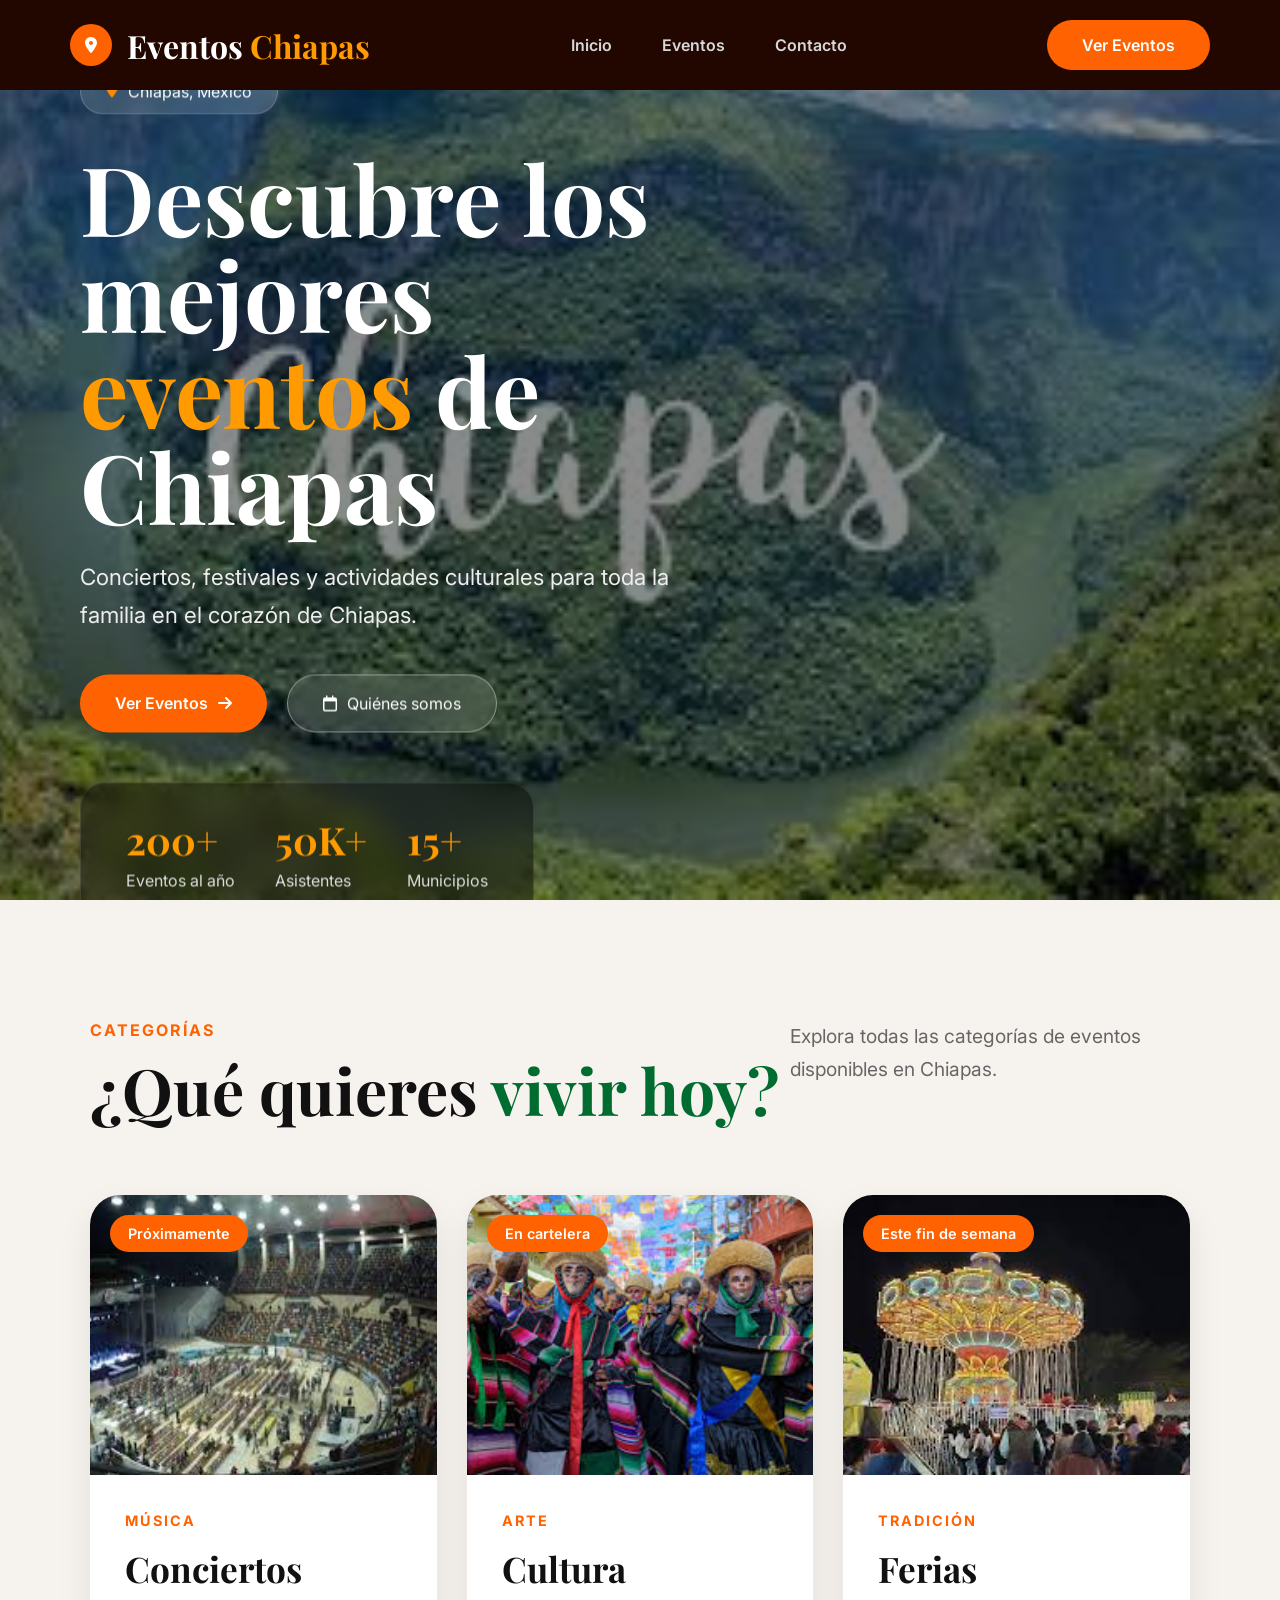
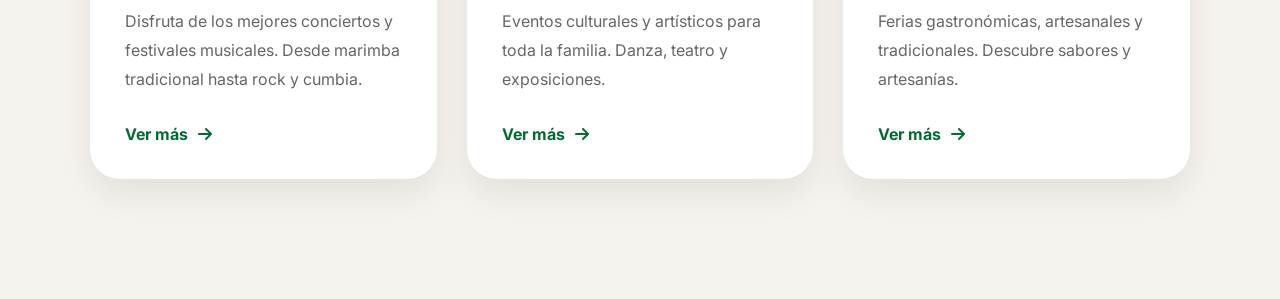
==== index.html @ 5b91d6cb "total" ====
<!DOCTYPE html>
<html lang="es">
<head>
  <meta charset="UTF-8">
  <meta name="viewport" content="width=device-width, initial-scale=1.0">
  <title>Eventos Chiapas</title>
  <link rel="preconnect" href="https://fonts.googleapis.com">
  <link rel="preconnect" href="https://fonts.gstatic.com" crossorigin>

  <link href="https://fonts.googleapis.com/css2?family=Inter:wght@300;400;500;600;700&family=Playfair+Display:wght@600;700&display=swap" rel="stylesheet">
  <link rel="stylesheet"
  href="https://cdnjs.cloudflare.com/ajax/libs/font-awesome/6.5.2/css/all.min.css"/>

  <link rel="stylesheet" href="css/style.css">
</head>

<body>
  <header class="header">
    <nav class="navbar">
      <div class="logo">
        <div class="logo-circle">
          <i class="fa-solid fa-location-dot"></i>
        </div>
        <h1>
          Eventos <span>Chiapas</span>
        </h1>
      </div>
      <ul class="nav-links">
        <li><a href="index.html">Inicio</a></li>
        <li><a href="eventos.html">Eventos</a></li>
        <li><a href="contacto.html">Contacto</a></li>
      </ul>

      <a href="eventos.html" class="nav-btn">
        Ver Eventos
      </a>
    </nav>
    <section class="hero">

      <div class="overlay"></div>

      <img src="img/banner.jpg" alt="Banner" class="hero-bg">

      <div class="hero-content">

        <div class="location-badge">

          <i class="fa-solid fa-location-dot"></i>
          <span>Chiapas, México</span>

        </div>

        <h2>
          Descubre los mejores
          <span>eventos</span>
          de Chiapas
        </h2>

        <p>
          Conciertos, festivales y actividades culturales
          para toda la familia en el corazón de Chiapas.
        </p>
        <div class="hero-buttons">
          <a href="eventos.html" class="btn-primary">
            Ver Eventos
            <i class="fa-solid fa-arrow-right"></i>
          </a>
          <a href="contacto.html" class="btn-secondary">
            <i class="fa-regular fa-calendar"></i>
            Quiénes somos
          </a>
        </div>
        <div class="stats-container">
          <div class="stat-box">
            <h3>200+</h3>
            <span>Eventos al año</span>
          </div>
          <div class="stat-box">
            <h3>50K+</h3>
            <span>Asistentes</span>
          </div>
          <div class="stat-box">
            <h3>15+</h3>
            <span>Municipios</span>
          </div>
        </div>
      </div>
    </section>
  </header>
  <section class="categories">

    <div class="section-top">
      <div>
        <span class="section-tag">
          CATEGORÍAS
        </span>
        <h2>
          ¿Qué quieres
          <span>vivir hoy?</span>
        </h2>
      </div>
      <p>
        Explora todas las categorías de eventos
        disponibles en Chiapas.
      </p>

    </div>
    <div class="cards">
      <div class="card">
        <div class="card-img">
          <img src="img/concierto.jpg" alt="Conciertos">
          <span class="badge">
            Próximamente
          </span>
        </div>
        <div class="card-content">
          <span class="mini-tag">
            MÚSICA
          </span>
          <h3>
            Conciertos
          </h3>
          <p>
            Disfruta de los mejores conciertos y festivales musicales.
            Desde marimba tradicional hasta rock y cumbia.
          </p>
          <a href="#">
            Ver más
            <i class="fa-solid fa-arrow-right"></i>
          </a>

        </div>
      </div>
      <div class="card">
        <div class="card-img">
          <img src="img/cultura.jpg" alt="Cultura">
          <span class="badge">
            En cartelera
          </span>
        </div>
        <div class="card-content">

          <span class="mini-tag">
            ARTE
          </span>
          <h3>
            Cultura
          </h3>
          <p>
            Eventos culturales y artísticos para toda la familia.
            Danza, teatro y exposiciones.
          </p>

          <a href="#">
            Ver más
            <i class="fa-solid fa-arrow-right"></i>
          </a>
        </div>
      </div>
      <div class="card">
        <div class="card-img">
          <img src="img/feria.jpg" alt="Ferias">
          <span class="badge">
            Este fin de semana
          </span>
        </div>
        <div class="card-content">

          <span class="mini-tag">
            TRADICIÓN
          </span>
          <h3>
            Ferias
          </h3>
          <p>
            Ferias gastronómicas, artesanales y tradicionales.
            Descubre sabores y artesanías.
          </p>
          <a href="#">
            Ver más
            <i class="fa-solid fa-arrow-right"></i>
          </a>
        </div>
      </div>
    </div>
  </section>
</body>
</html>
---- css/style.css ----
/* RESET */

*{
  margin:0;
  padding:0;
  box-sizing:border-box;
}

body{
  font-family:'Inter',sans-serif;
  background:#f6f3ef;
  color:#fff;
}

/* NAVBAR */

.navbar{
  position:fixed;
  top:0;
  left:0;
  width:100%;
  height:90px;
  padding:0 70px;
  display:flex;
  justify-content:space-between;
  align-items:center;
  z-index:1000;
  background:#220700;
}

.logo{
  display:flex;
  align-items:center;
  gap:15px;
}

.logo-circle{
  width:42px;
  height:42px;
  border-radius:50%;
  background:#ff6200;
  display:flex;
  justify-content:center;
  align-items:center;
}

.logo-circle i{
  color:#fff;
}

.logo h1{
  font-size:2rem;
  font-family:'Playfair Display',serif;
}

.logo span{
  color:#ff9a00;
}

.nav-links{
  display:flex;
  list-style:none;
  gap:50px;
}

.nav-links a{
  text-decoration:none;
  color:#d7d7d7;
  font-weight:600;
  transition:.3s;
}

.nav-links a:hover{
  color:#ff8a00;
}

.nav-btn{
  background:#ff6200;
  color:#fff;
  padding:15px 35px;
  border-radius:50px;
  text-decoration:none;
  font-weight:600;
}

/* HERO */

.hero{
  height:100vh;
  position:relative;
  overflow:hidden;
}

.hero-bg{
  width:100%;
  height:100%;
  object-fit:cover;
}

.overlay{
  position:absolute;
  inset:0;
  background:rgba(0,0,0,.45);
  z-index:1;
}

.hero-content{
  position:absolute;
  top:55%;
  left:80px;
  transform:translateY(-50%);
  z-index:5;
  width:700px;
}

.location-badge{
  width:max-content;
  background:rgba(255,255,255,.15);
  border:1px solid rgba(255,255,255,.2);
  backdrop-filter:blur(10px);
  padding:12px 25px;
  border-radius:40px;
  display:flex;
  gap:10px;
  margin-bottom:35px;
}

.location-badge i{
  color:#ff8a00;
}

.hero-content h2{
  font-size:6rem;
  line-height:1;
  font-family:'Playfair Display',serif;
  margin-bottom:25px;
}

.hero-content h2 span{
  color:#ff9a00;
}

.hero-content p{
  font-size:1.4rem;
  color:#ededed;
  line-height:1.7;
  margin-bottom:40px;
  max-width:650px;
}

.hero-buttons{
  display:flex;
  gap:20px;
  margin-bottom:50px;
}

.btn-primary{
  background:#ff6200;
  color:#fff;
  padding:18px 35px;
  border-radius:50px;
  text-decoration:none;
  display:flex;
  align-items:center;
  gap:10px;
  font-weight:600;
}

.btn-secondary{
  border:1px solid rgba(255,255,255,.4);
  background:rgba(255,255,255,.1);
  backdrop-filter:blur(15px);
  color:#fff;
  padding:18px 35px;
  border-radius:50px;
  text-decoration:none;
  display:flex;
  align-items:center;
  gap:10px;
}

/* STATS */

.stats-container{
  width:max-content;
  display:flex;
  gap:40px;
  background:rgba(0,0,0,.4);
  backdrop-filter:blur(15px);
  border:1px solid rgba(255,255,255,.1);
  padding:30px 45px;
  border-radius:25px;
}

.stat-box h3{
  font-size:2.4rem;
  color:#ff9a00;
  margin-bottom:5px;
  font-family:'Playfair Display',serif;
}

.stat-box span{
  color:#ddd;
}

/* CATEGORIES */

.categories{
  padding:120px 90px;
  color:#111;
}

.section-top{
  display:flex;
  justify-content:space-between;
  align-items:flex-start;
  margin-bottom:70px;
}

.section-tag{
  color:#ff6200;
  font-weight:700;
  letter-spacing:2px;
}

.section-top h2{
  font-size:4rem;
  margin-top:15px;
  font-family:'Playfair Display',serif;
  line-height:1.1;
}

.section-top h2 span{
  color:#006c2f;
}

.section-top p{
  width:400px;
  color:#666;
  font-size:1.2rem;
  line-height:1.7;
}

/* CARDS */

.cards{
  display:grid;
  grid-template-columns:repeat(3,1fr);
  gap:30px;
}

.card{
  background:#fff;
  border-radius:30px;
  overflow:hidden;
  box-shadow:0 15px 35px rgba(0,0,0,.08);
  transition:.4s;
}

.card:hover{
  transform:translateY(-10px);
}

.card-img{
  height:280px;
  position:relative;
}

.card-img img{
  width:100%;
  height:100%;
  object-fit:cover;
}

.badge{
  position:absolute;
  top:20px;
  left:20px;
  background:#ff6200;
  color:#fff;
  padding:10px 18px;
  border-radius:30px;
  font-size:.9rem;
  font-weight:600;
}

.card-content{
  padding:35px;
}

.mini-tag{
  color:#ff6200;
  font-size:.9rem;
  font-weight:700;
  letter-spacing:2px;
}

.card-content h3{
  font-size:2.2rem;
  margin:15px 0;
  font-family:'Playfair Display',serif;
  color:#111;
}

.card-content p{
  color:#666;
  line-height:1.8;
  margin-bottom:30px;
}

.card-content a{
  text-decoration:none;
  color:#006c2f;
  font-weight:700;
  display:flex;
  align-items:center;
  gap:10px;
}

/* RESPONSIVE */

@media(max-width:1200px){

  .cards{
    grid-template-columns:1fr;
  }

  .hero-content{
    width:90%;
  }

  .hero-content h2{
    font-size:4rem;
  }

}

@media(max-width:900px){

  .navbar{
    padding:20px;
  }

  .nav-links{
    display:none;
  }

  .hero-content{
    left:30px;
  }

  .hero-content h2{
    font-size:3rem;
  }

  .section-top{
    flex-direction:column;
    gap:30px;
  }

  .section-top p{
    width:100%;
  }

  .categories{
    padding:80px 20px;
  }

  .stats-container{
    flex-direction:column;
    gap:20px;
  }

  
}
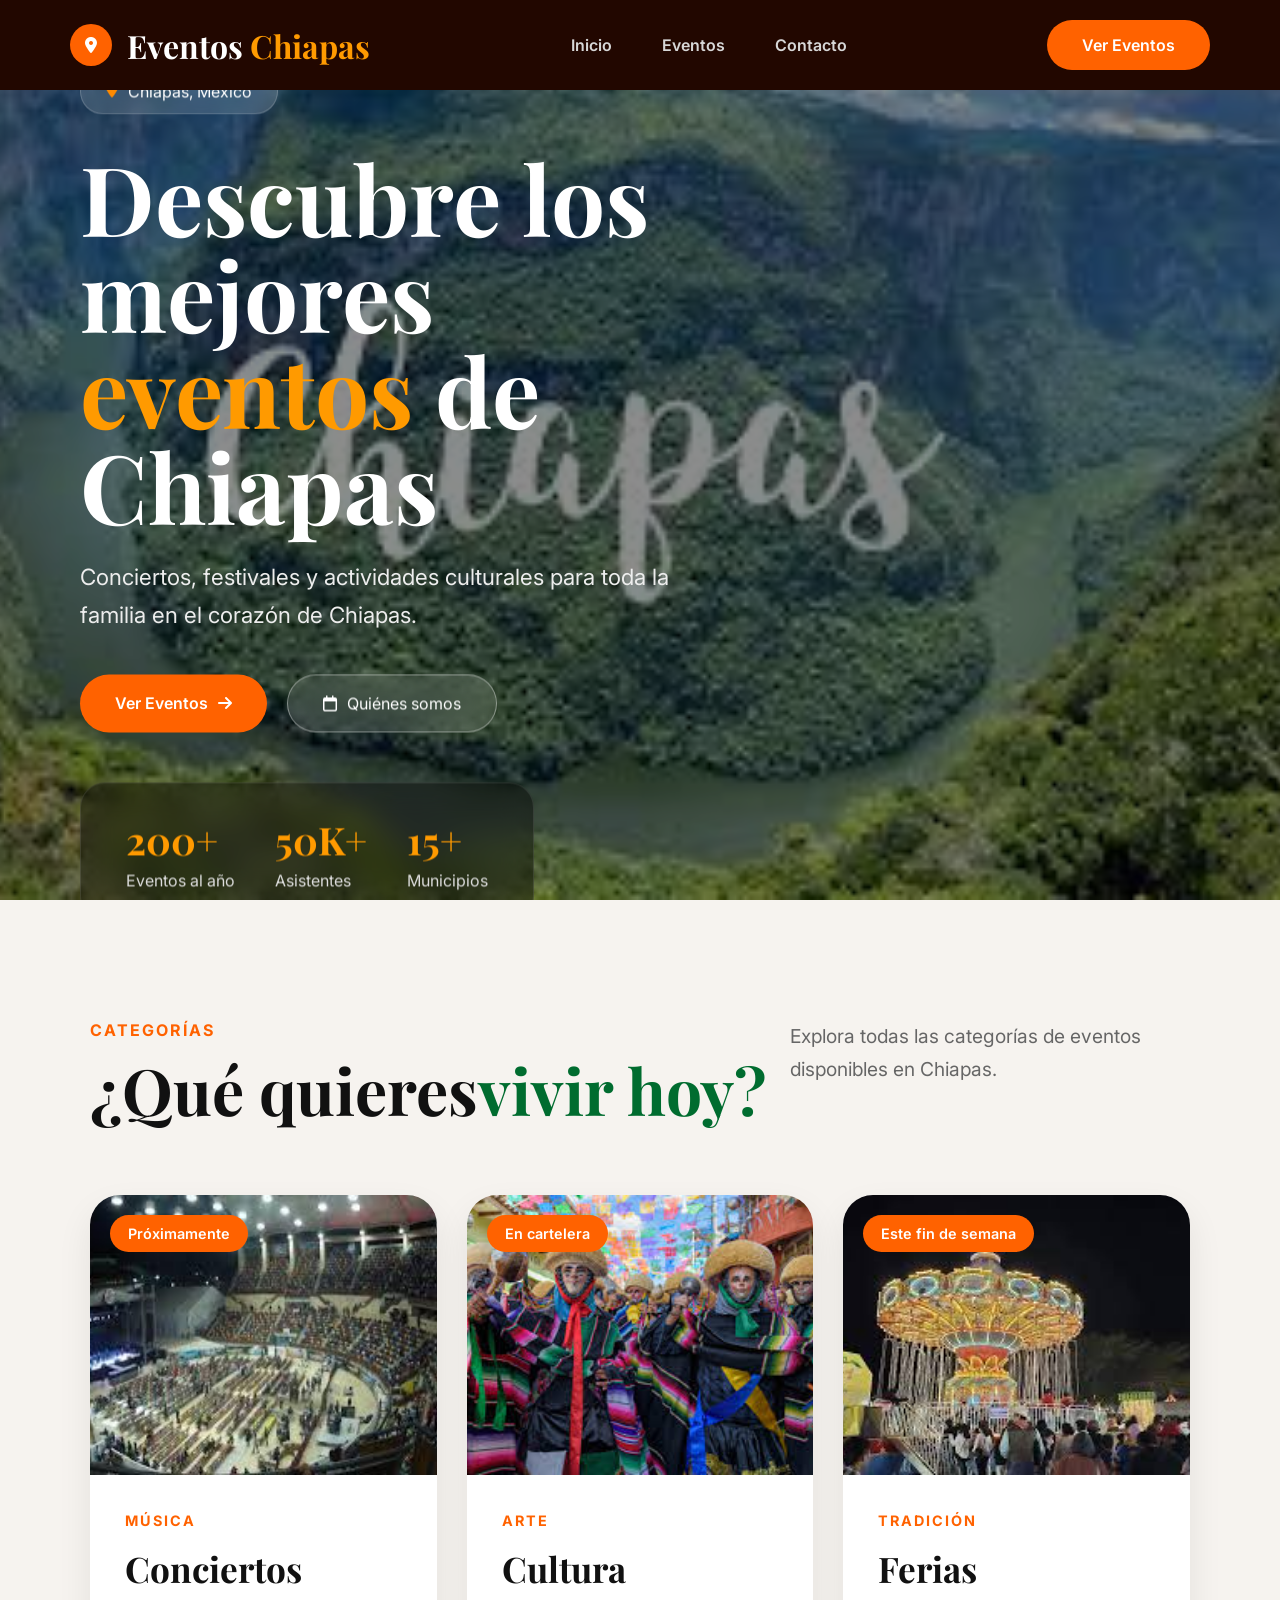
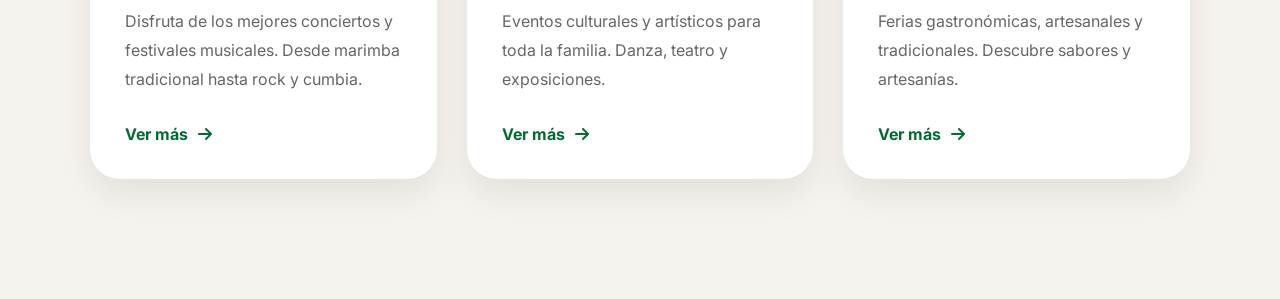
==== commit 245771bf: "Restructuracion de Index Se restructuro todo el código del archivo index.html, con el fin de darle m" ====
--- a/index.html
+++ b/index.html
@@ -3,19 +3,17 @@
 <head>
   <meta charset="UTF-8">
   <meta name="viewport" content="width=device-width, initial-scale=1.0">
-  <title>Eventos Chiapas</title>
+  <title>Eventos de Chiapas</title>
   <link rel="preconnect" href="https://fonts.googleapis.com">
   <link rel="preconnect" href="https://fonts.gstatic.com" crossorigin>
-
   <link href="https://fonts.googleapis.com/css2?family=Inter:wght@300;400;500;600;700&family=Playfair+Display:wght@600;700&display=swap" rel="stylesheet">
   <link rel="stylesheet"
   href="https://cdnjs.cloudflare.com/ajax/libs/font-awesome/6.5.2/css/all.min.css"/>
+  <link rel="stylesheet" href="css/style.css">
 
-  <link rel="stylesheet" href="css/style.css">
 </head>
-
 <body>
-  <header class="header">
+    <header class="header">
     <nav class="navbar">
       <div class="logo">
         <div class="logo-circle">
@@ -30,32 +28,23 @@
         <li><a href="eventos.html">Eventos</a></li>
         <li><a href="contacto.html">Contacto</a></li>
       </ul>
-
-      <a href="eventos.html" class="nav-btn">
-        Ver Eventos
-      </a>
+    <a href="eventos.html" class="nav-btn">
+    Ver Eventos
+    </a>
     </nav>
     <section class="hero">
-
       <div class="overlay"></div>
-
       <img src="img/banner.jpg" alt="Banner" class="hero-bg">
-
       <div class="hero-content">
-
         <div class="location-badge">
-
           <i class="fa-solid fa-location-dot"></i>
           <span>Chiapas, México</span>
-
         </div>
-
         <h2>
-          Descubre los mejores
-          <span>eventos</span>
-          de Chiapas
+        Descubre los mejores
+        <span>eventos</span>
+        de Chiapas
         </h2>
-
         <p>
           Conciertos, festivales y actividades culturales
           para toda la familia en el corazón de Chiapas.
@@ -65,18 +54,14 @@
             Ver Eventos
             <i class="fa-solid fa-arrow-right"></i>
           </a>
-          <a href="contacto.html" class="btn-secondary">
-            <i class="fa-regular fa-calendar"></i>
-            Quiénes somos
-          </a>
+          <a href="contacto.html" class="btn-secondary"><i class="fa-regular fa-calendar"></i>Quiénes somos</a>
         </div>
         <div class="stats-container">
           <div class="stat-box">
             <h3>200+</h3>
             <span>Eventos al año</span>
           </div>
-          <div class="stat-box">
-            <h3>50K+</h3>
+          <div class="stat-box"> <h3>50K+</h3>
             <span>Asistentes</span>
           </div>
           <div class="stat-box">
@@ -88,30 +73,22 @@
     </section>
   </header>
   <section class="categories">
-
     <div class="section-top">
       <div>
-        <span class="section-tag">
-          CATEGORÍAS
-        </span>
-        <h2>
-          ¿Qué quieres
-          <span>vivir hoy?</span>
+        <span class="section-tag">CATEGORÍAS</span>
+        <h2>¿Qué quieres<span>vivir hoy?</span>
         </h2>
       </div>
       <p>
         Explora todas las categorías de eventos
         disponibles en Chiapas.
       </p>
-
     </div>
     <div class="cards">
       <div class="card">
         <div class="card-img">
           <img src="img/concierto.jpg" alt="Conciertos">
-          <span class="badge">
-            Próximamente
-          </span>
+          <span class="badge">Próximamente</span>
         </div>
         <div class="card-content">
           <span class="mini-tag">
@@ -128,7 +105,6 @@
             Ver más
             <i class="fa-solid fa-arrow-right"></i>
           </a>
-
         </div>
       </div>
       <div class="card">
@@ -139,22 +115,13 @@
           </span>
         </div>
         <div class="card-content">
-
-          <span class="mini-tag">
-            ARTE
-          </span>
-          <h3>
-            Cultura
-          </h3>
+          <span class="mini-tag">ARTE</span>
+          <h3> Cultura</h3>
           <p>
             Eventos culturales y artísticos para toda la familia.
             Danza, teatro y exposiciones.
           </p>
-
-          <a href="#">
-            Ver más
-            <i class="fa-solid fa-arrow-right"></i>
-          </a>
+          <a href="#">Ver más<i class="fa-solid fa-arrow-right"></i></a>
         </div>
       </div>
       <div class="card">
@@ -165,13 +132,10 @@
           </span>
         </div>
         <div class="card-content">
-
           <span class="mini-tag">
             TRADICIÓN
           </span>
-          <h3>
-            Ferias
-          </h3>
+          <h3>Ferias</h3>
           <p>
             Ferias gastronómicas, artesanales y tradicionales.
             Descubre sabores y artesanías.
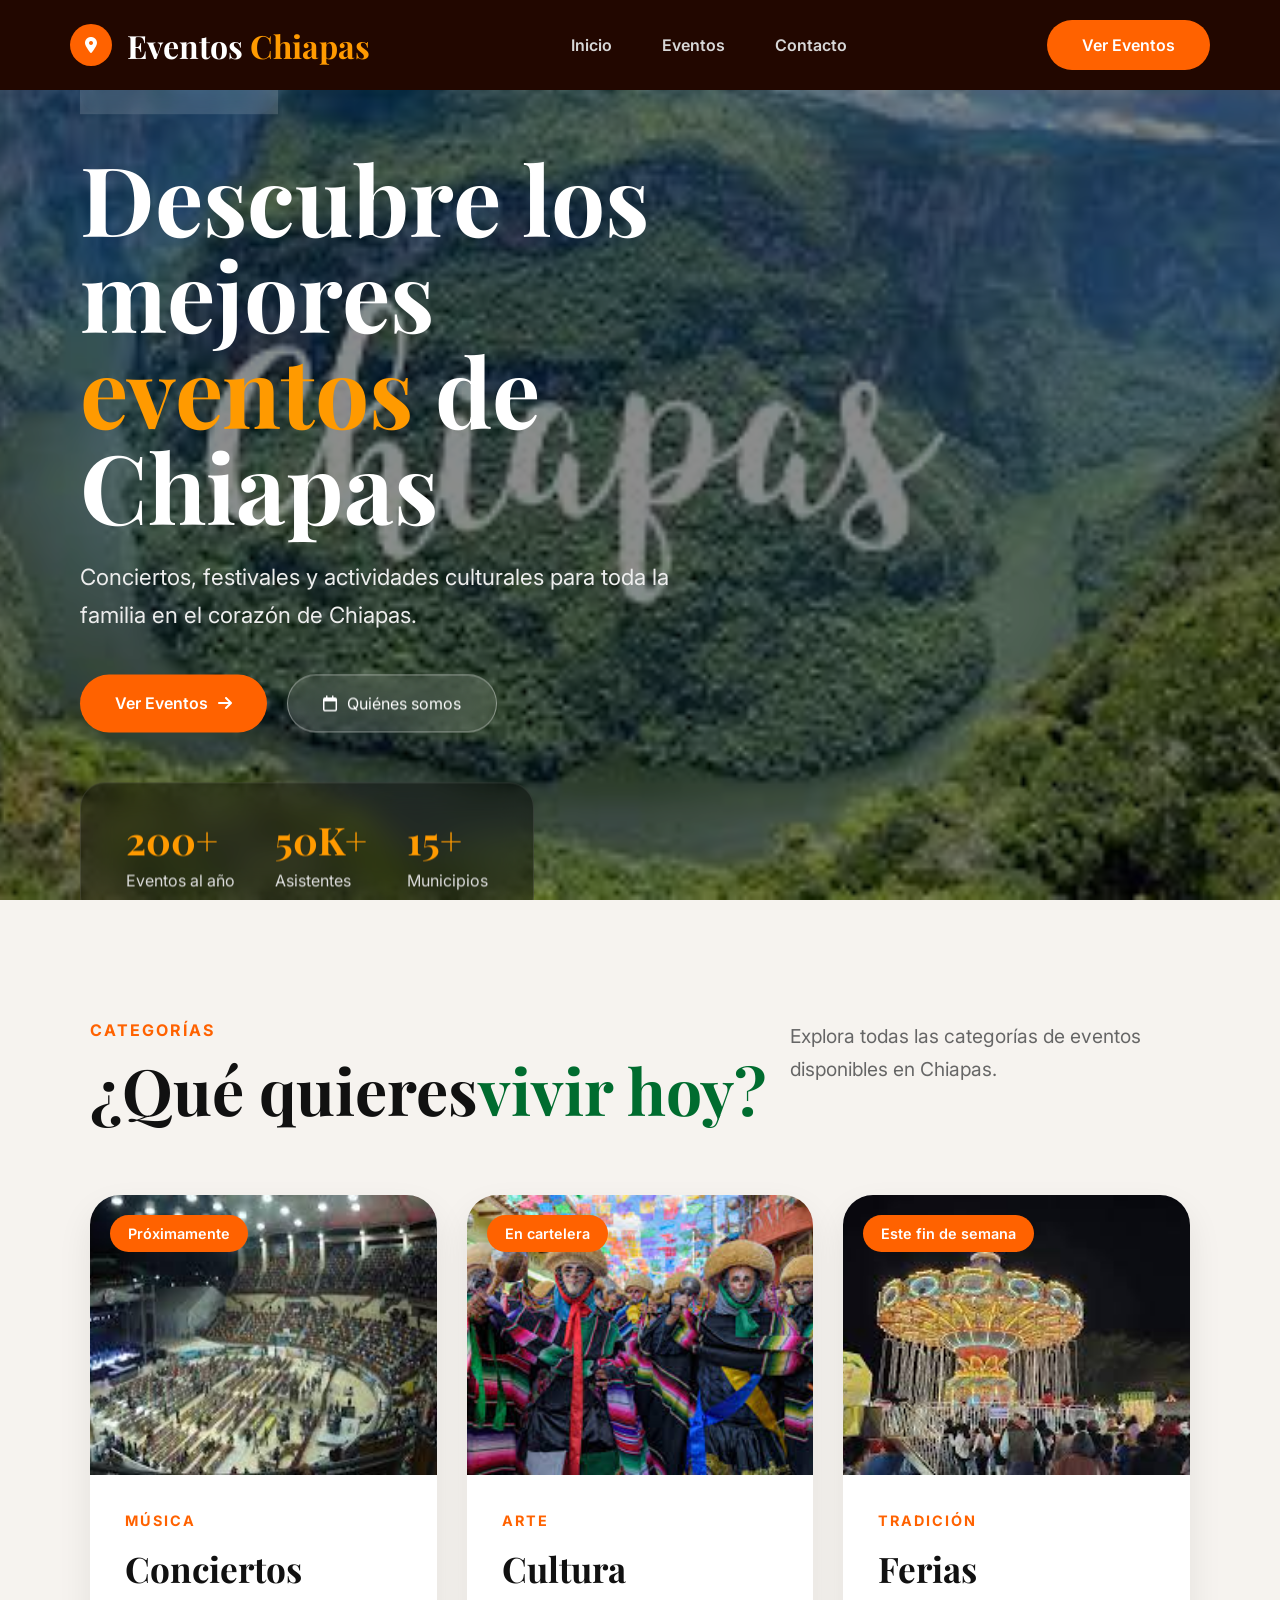
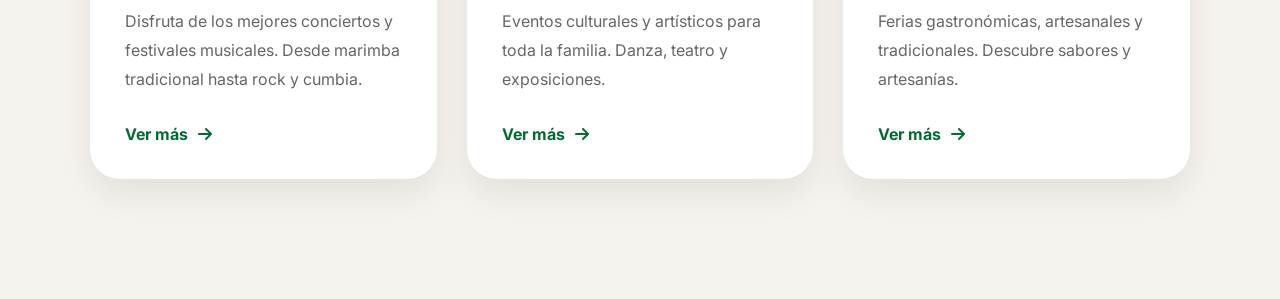
==== commit a539a065: "Actualizacion del titulo principal un conflicto de update" ====
--- a/index.html
+++ b/index.html
@@ -3,7 +3,7 @@
 <head>
   <meta charset="UTF-8">
   <meta name="viewport" content="width=device-width, initial-scale=1.0">
-  <title>Eventos de Chiapas</title>
+  <title>Eventos de Chiapas 2026</title>
   <link rel="preconnect" href="https://fonts.googleapis.com">
   <link rel="preconnect" href="https://fonts.gstatic.com" crossorigin>
   <link href="https://fonts.googleapis.com/css2?family=Inter:wght@300;400;500;600;700&family=Playfair+Display:wght@600;700&display=swap" rel="stylesheet">
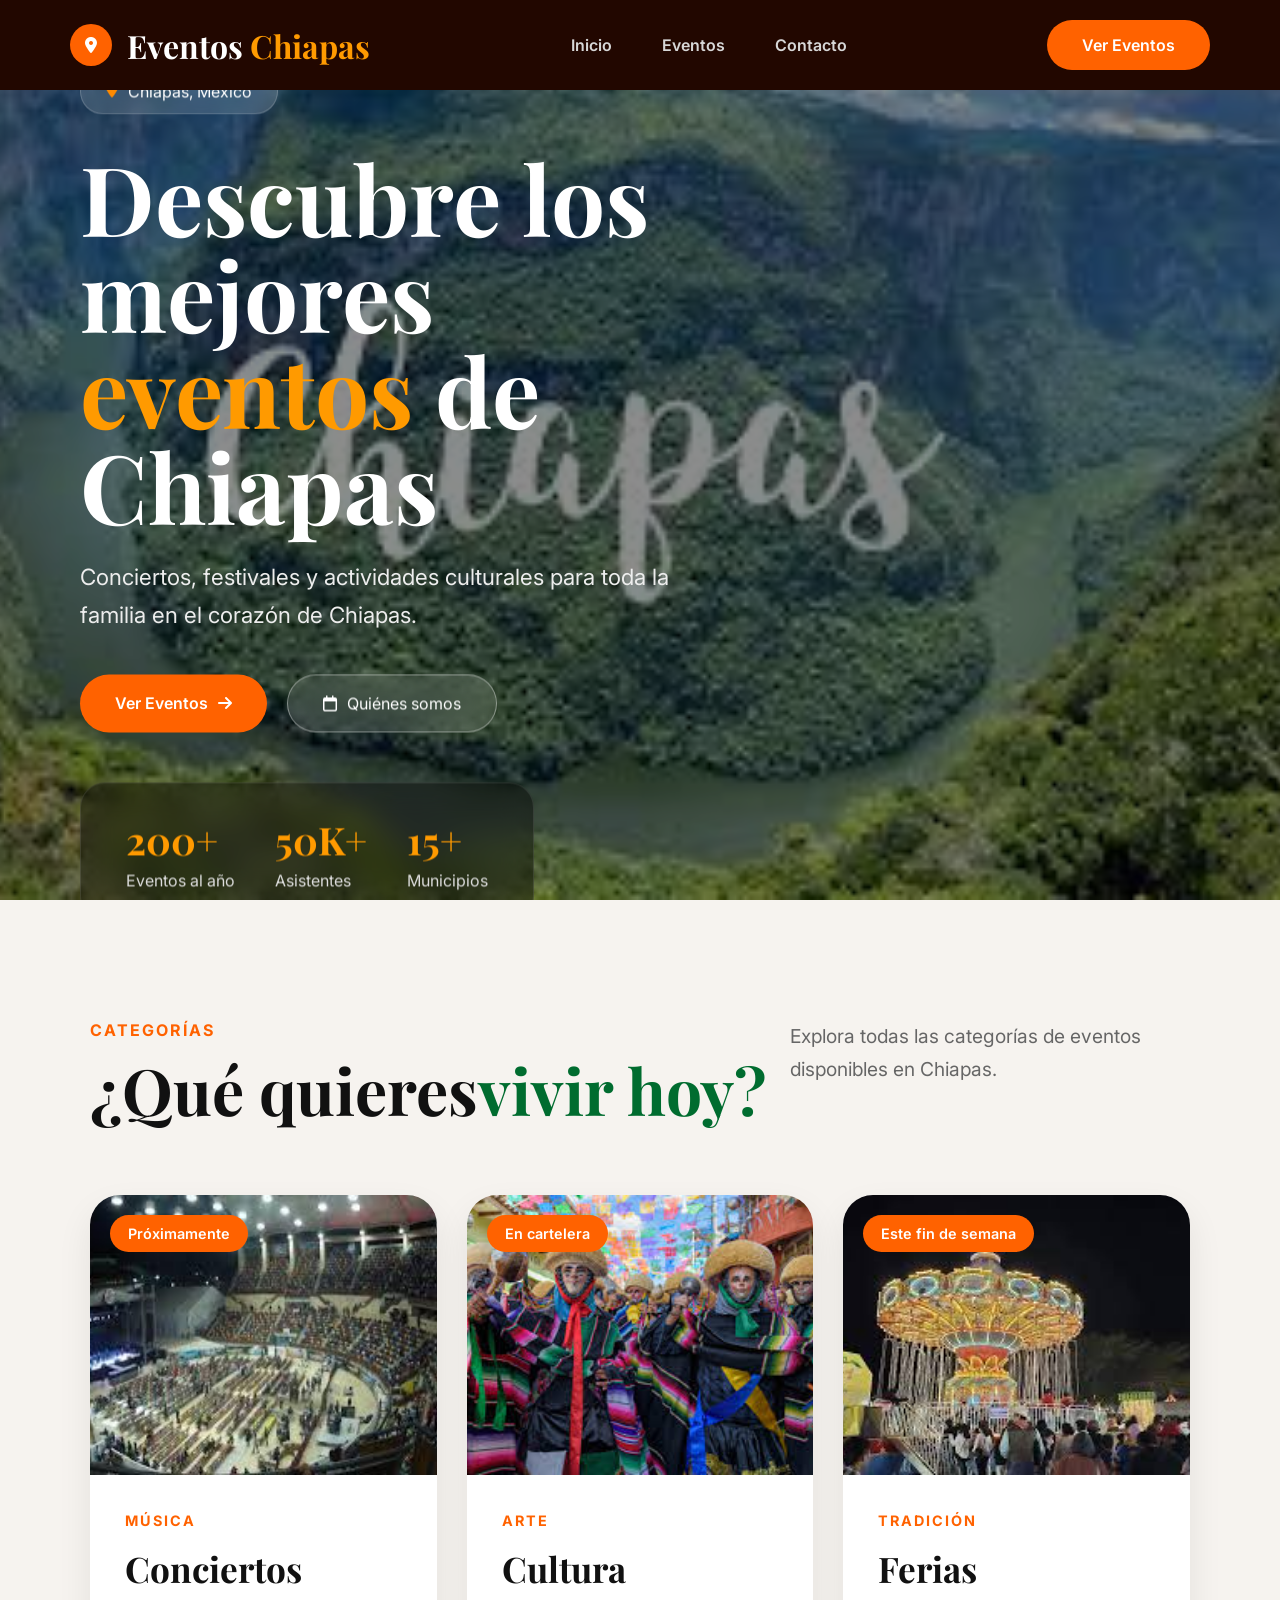
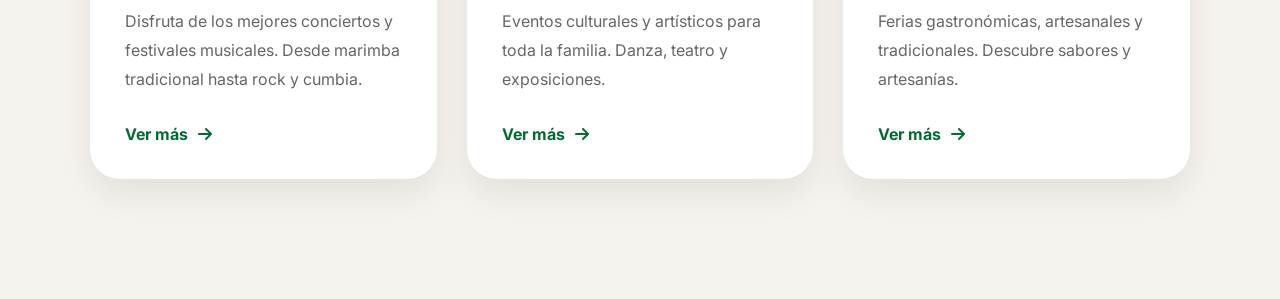
==== commit d871adff: "Merge pull request #6 from Anenqui/Header Cambio de titulo en navbar" ====
--- a/index.html
+++ b/index.html
@@ -3,7 +3,7 @@
 <head>
   <meta charset="UTF-8">
   <meta name="viewport" content="width=device-width, initial-scale=1.0">
-  <title>Eventos de Chiapas 2026</title>
+  <title>Eventos de Chiapas Oficial</title>
   <link rel="preconnect" href="https://fonts.googleapis.com">
   <link rel="preconnect" href="https://fonts.gstatic.com" crossorigin>
   <link href="https://fonts.googleapis.com/css2?family=Inter:wght@300;400;500;600;700&family=Playfair+Display:wght@600;700&display=swap" rel="stylesheet">
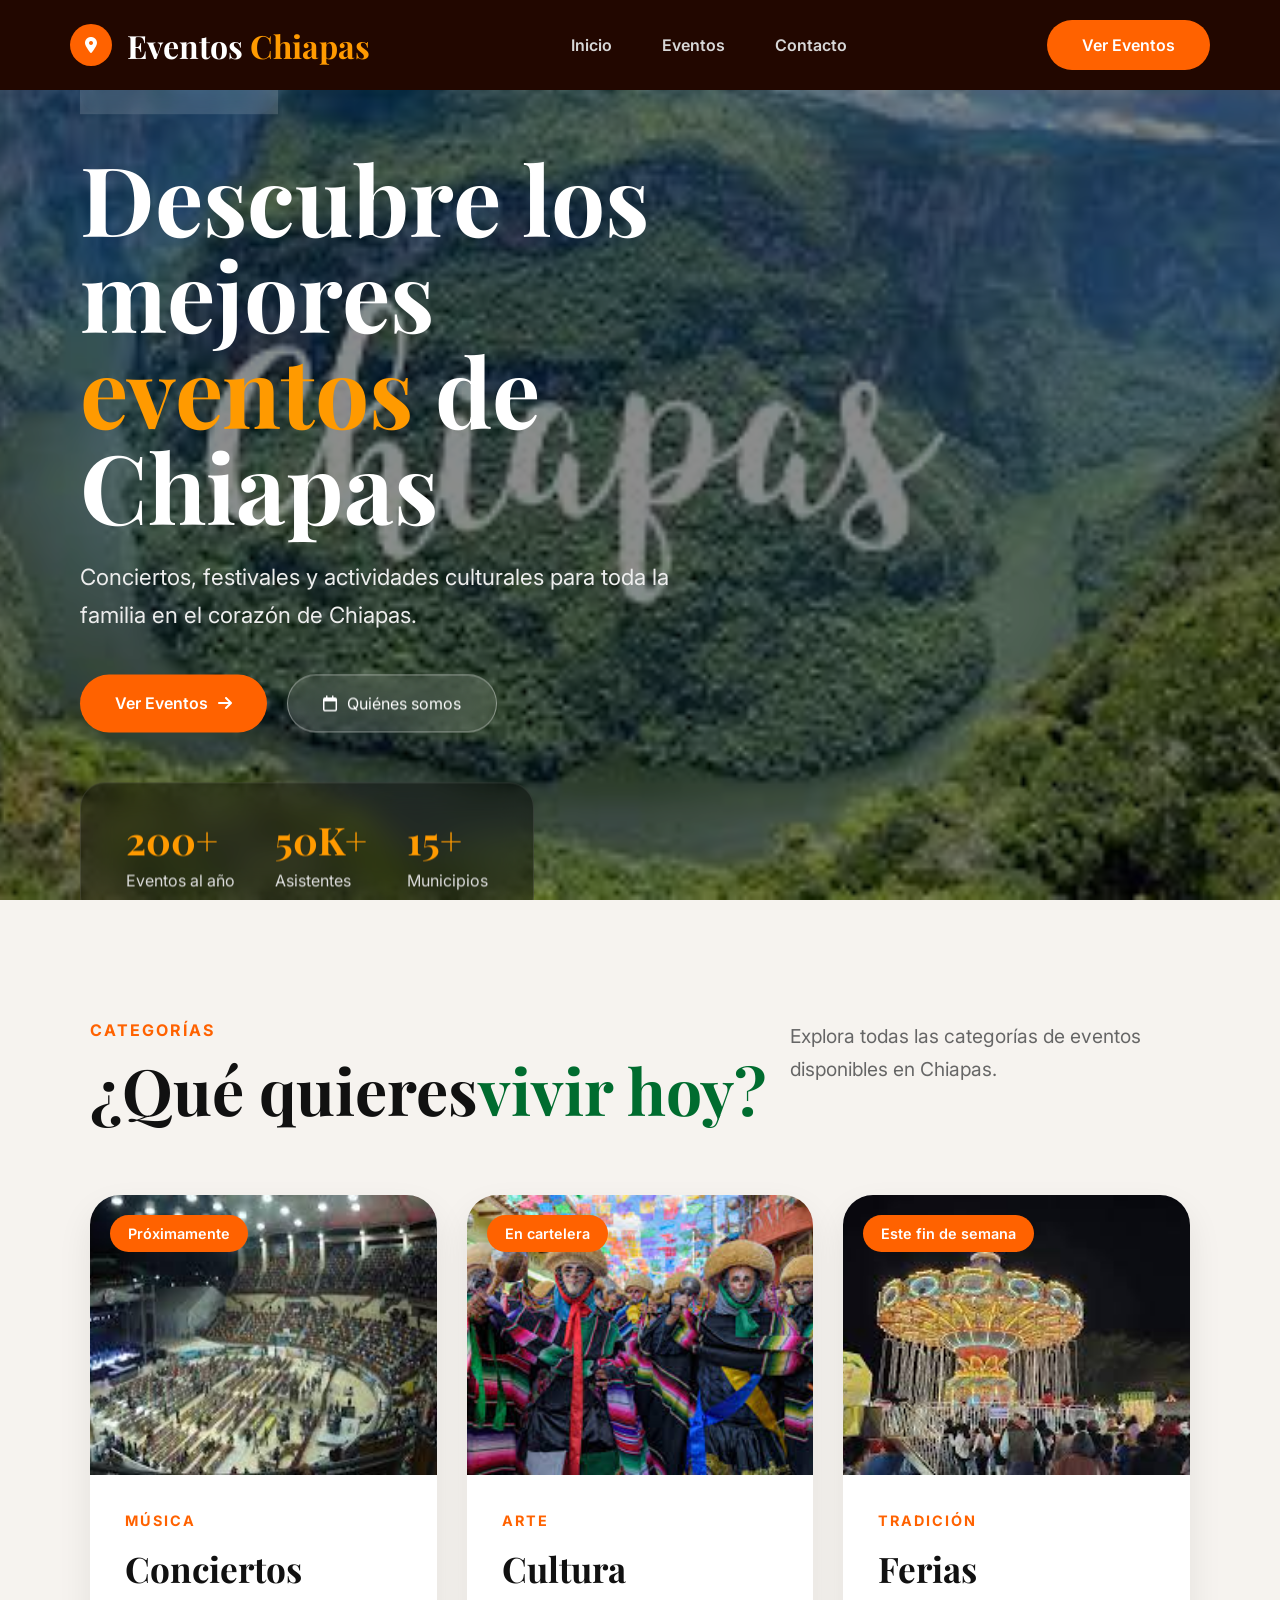
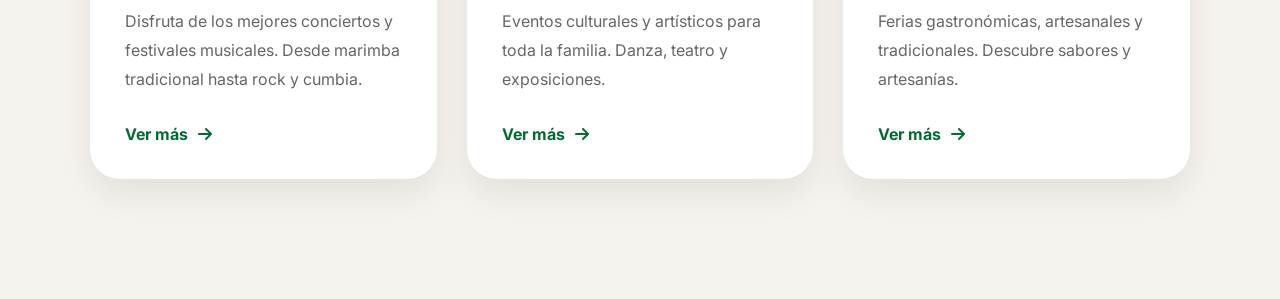
==== commit 12d7e7ee: "Merge branch 'main' into conflicto_header" ====
--- a/index.html
+++ b/index.html
@@ -3,7 +3,7 @@
 <head>
   <meta charset="UTF-8">
   <meta name="viewport" content="width=device-width, initial-scale=1.0">
-  <title>Eventos de Chiapas Oficial</title>
+  <title>Eventos de Chiapas Oficia 2026</title>
   <link rel="preconnect" href="https://fonts.googleapis.com">
   <link rel="preconnect" href="https://fonts.gstatic.com" crossorigin>
   <link href="https://fonts.googleapis.com/css2?family=Inter:wght@300;400;500;600;700&family=Playfair+Display:wght@600;700&display=swap" rel="stylesheet">
